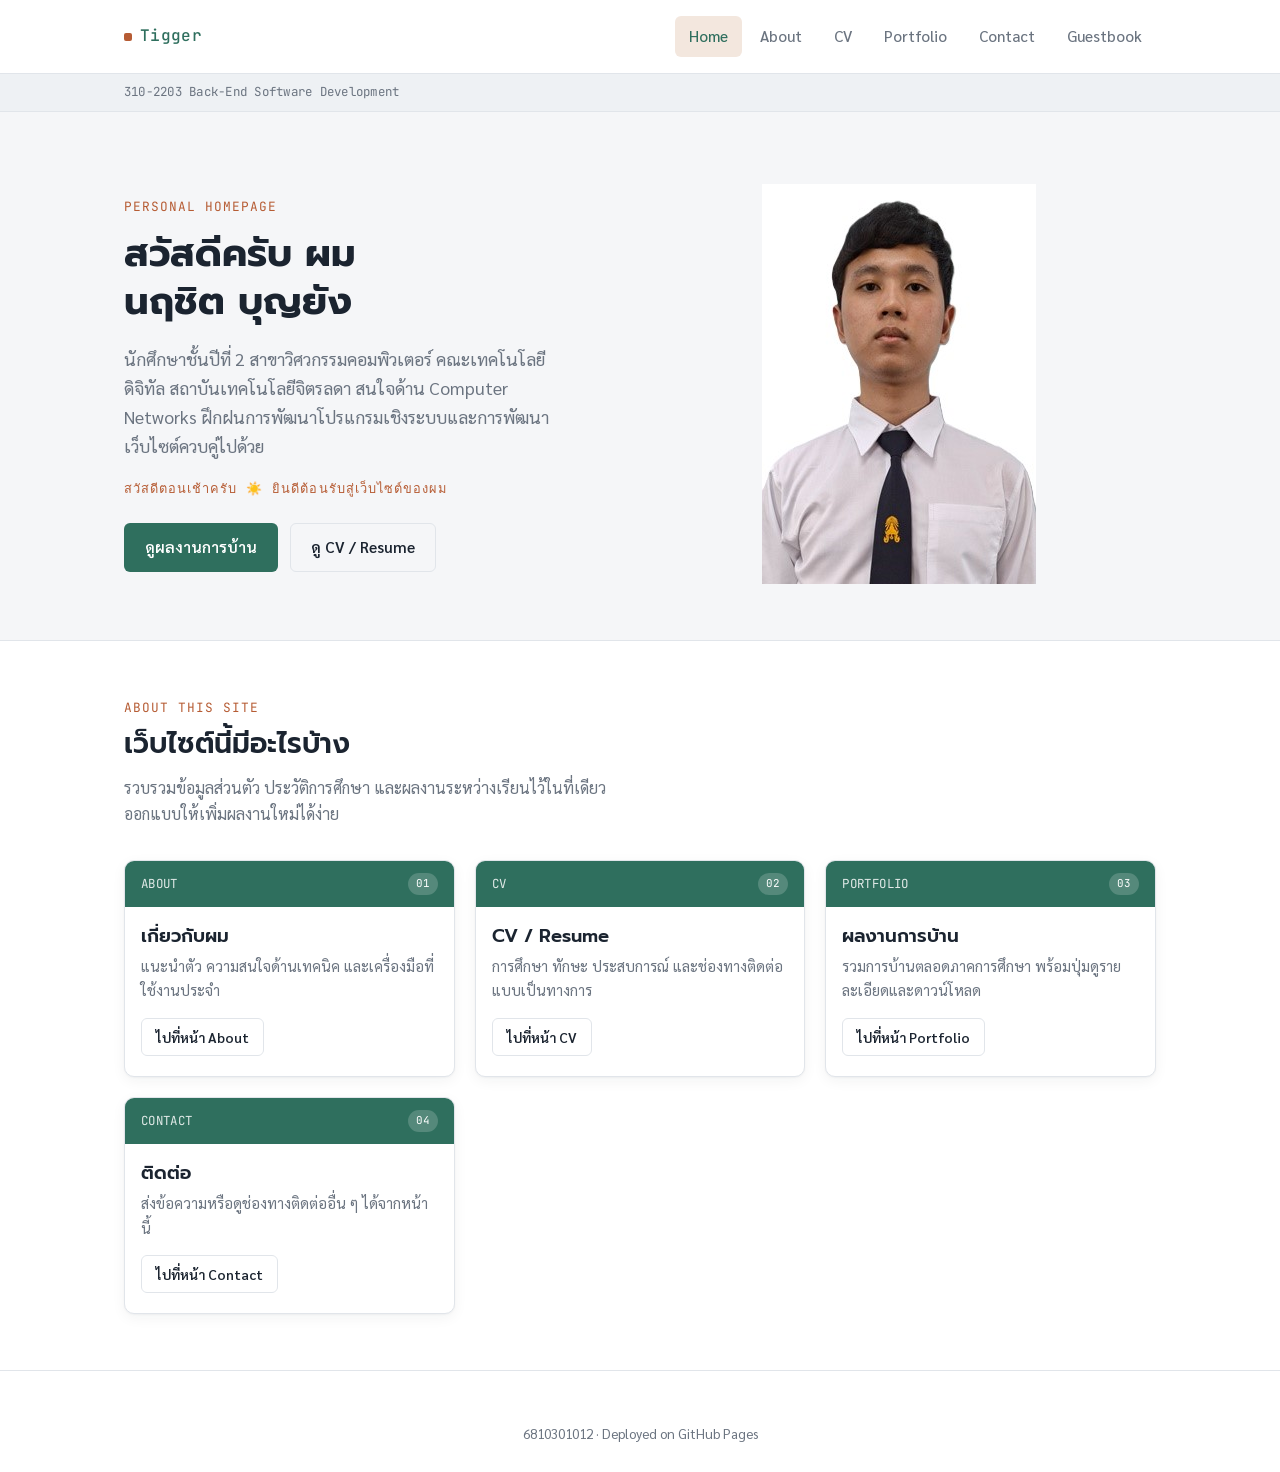
==== index.html @ a84d0bd4 "test" ====
<!DOCTYPE html>
<html lang="th">
<head>
<meta charset="UTF-8">
<meta name="viewport" content="width=device-width, initial-scale=1.0">
<title>Homepage | HW8</title>
<meta name="description" content="เว็บไซต์ส่วนตัวของนักศึกษา แสดงประวัติ ผลงานการบ้าน และช่องทางติดต่อ">
<link rel="stylesheet" href="css/style.css">
</head>
<body>

<header class="site-header">
  <div class="container nav-wrap">
    <a class="brand" href="index.html"><em>Tigger</em></a>
    <nav class="nav" aria-label="เมนูหลัก">
      <a href="index.html" aria-current="page">Home</a>
      <a href="about.aspx">About</a>
      <a href="cv.html">CV</a>
      <a href="portfolio.html">Portfolio</a>
      <a href="contact.aspx">Contact</a>
      <a href="guestbook.aspx">Guestbook</a>
    </nav>
  </div>
</header>
<div class="course-bar"><div class="container">310-2203 Back-End Software Development</div></div>

<main>
  <section class="hero">
    <div class="container hero-grid">
      <div>
        <span class="eyebrow">Personal Homepage</span>
        <h1>สวัสดีครับ ผม<br>นฤชิต บุญยัง</h1>
        <p class="lead">นักศึกษาชั้นปีที่ 2 สาขาวิศวกรรมคอมพิวเตอร์ คณะเทคโนโลยีดิจิทัล สถาบันเทคโนโลยีจิตรลดา สนใจด้าน Computer Networks ฝึกฝนการพัฒนาโปรแกรมเชิงระบบและการพัฒนาเว็บไซต์ควบคู่ไปด้วย</p>
        <p id="greeting" class="eyebrow">กำลังโหลดคำทักทาย...</p>
        <div class="btn-row">
          <a class="btn btn-primary" href="portfolio.html">ดูผลงานการบ้าน</a>
          <a class="btn btn-ghost" href="cv.html">ดู CV / Resume</a>
        </div>
      </div>
      <div class="photo">
        <img src="images/profile.jpg" alt="ภาพประจำตัวของนักศึกษา">
      </div>
    </div>
  </section>

  <section class="section section-alt">
    <div class="container">
      <div class="section-head">
        <span class="eyebrow">About this site</span>
        <h2>เว็บไซต์นี้มีอะไรบ้าง</h2>
        <p class="muted">รวบรวมข้อมูลส่วนตัว ประวัติการศึกษา และผลงานระหว่างเรียนไว้ในที่เดียว ออกแบบให้เพิ่มผลงานใหม่ได้ง่าย</p>
      </div>
      <div class="entity-grid">
        <div class="entity-card">
          <div class="entity-card__head">
            <span class="entity-card__table">about</span>
            <span class="pill">01</span>
          </div>
          <div class="entity-card__body">
            <h3>เกี่ยวกับผม</h3>
            <p>แนะนำตัว ความสนใจด้านเทคนิค และเครื่องมือที่ใช้งานประจำ</p>
            <div class="card-actions">
              <a class="btn btn-ghost btn-sm" href="about.aspx">ไปที่หน้า About</a>
            </div>
          </div>
        </div>
        <div class="entity-card">
          <div class="entity-card__head">
            <span class="entity-card__table">cv</span>
            <span class="pill">02</span>
          </div>
          <div class="entity-card__body">
            <h3>CV / Resume</h3>
            <p>การศึกษา ทักษะ ประสบการณ์ และช่องทางติดต่อแบบเป็นทางการ</p>
            <div class="card-actions">
              <a class="btn btn-ghost btn-sm" href="cv.html">ไปที่หน้า CV</a>
            </div>
          </div>
        </div>
        <div class="entity-card">
          <div class="entity-card__head">
            <span class="entity-card__table">portfolio</span>
            <span class="pill">03</span>
          </div>
          <div class="entity-card__body">
            <h3>ผลงานการบ้าน</h3>
            <p>รวมการบ้านตลอดภาคการศึกษา พร้อมปุ่มดูรายละเอียดและดาวน์โหลด</p>
            <div class="card-actions">
              <a class="btn btn-ghost btn-sm" href="portfolio.html">ไปที่หน้า Portfolio</a>
            </div>
          </div>
        </div>
        <div class="entity-card">
          <div class="entity-card__head">
            <span class="entity-card__table">contact</span>
            <span class="pill">04</span>
          </div>
          <div class="entity-card__body">
            <h3>ติดต่อ</h3>
            <p>ส่งข้อความหรือดูช่องทางติดต่ออื่น ๆ ได้จากหน้านี้</p>
            <div class="card-actions">
              <a class="btn btn-ghost btn-sm" href="contact.aspx">ไปที่หน้า Contact</a>
            </div>
          </div>
        </div>
      </div>
    </div>
  </section>
</main>

<footer class="site-footer">
  <div class="container">
    <br>6810301012 &middot; Deployed on GitHub Pages
  </div>
</footer>

<script src="js/hw9.js"></script>
</body>
</html>
---- css/style.css ----
/* =========================================================
   Personal Homepage — HW8
   Design concept: "Entity Card" system — portfolio & CV items
   are styled like database table/entity cards (a nod to the
   ER-Modeling coursework this site's owner is studying).
   ========================================================= */

@import url('https://fonts.googleapis.com/css2?family=Prompt:wght@500;600;700&family=Sarabun:wght@300;400;500;600;700&family=JetBrains+Mono:wght@400;500&display=swap');

:root{
  /* --- Color tokens --- */
  --bg:            #F5F6F8;
  --surface:       #FFFFFF;
  --surface-alt:   #EEF1F4;
  --border:        #E1E5EA;
  --text:          #1B2430;
  --text-muted:    #6B7480;
  --primary:       #2F6F5E;   /* deep teal — "primary key" */
  --primary-dark:  #234F43;
  --accent:        #B65C34;   /* warm rust — "foreign key" */
  --accent-soft:   #F3E7DE;
  --focus:         #2F6F5E;

  /* --- Type tokens --- */
  --font-display: 'Prompt', 'Sarabun', sans-serif;
  --font-body:    'Sarabun', sans-serif;
  --font-mono:    'JetBrains Mono', monospace;

  --radius: 10px;
  --radius-sm: 6px;
  --shadow-card: 0 1px 2px rgba(27,36,48,0.04), 0 4px 14px rgba(27,36,48,0.05);
}

*, *::before, *::after{ box-sizing: border-box; }

html{ scroll-behavior: smooth; }

body{
  margin:0;
  font-family: var(--font-body);
  background: var(--bg);
  color: var(--text);
  line-height: 1.65;
  font-size: 16px;
}

img{ max-width:100%; display:block; }

a{ color: var(--primary); text-decoration:none; }
a:hover{ color: var(--primary-dark); }

h1,h2,h3,h4{
  font-family: var(--font-display);
  color: var(--text);
  line-height: 1.25;
  margin: 0 0 .5em;
}

h1{ font-size: clamp(1.9rem, 3vw, 2.6rem); font-weight:700; }
h2{ font-size: clamp(1.4rem, 2.2vw, 1.9rem); font-weight:600; }
h3{ font-size: 1.15rem; font-weight:600; }

p{ margin:0 0 1em; color: var(--text); }

.container{
  width:100%;
  max-width: 1080px;
  margin: 0 auto;
  padding: 0 24px;
}

/* Visible focus ring everywhere (accessibility) */
a:focus-visible, button:focus-visible, input:focus-visible, textarea:focus-visible{
  outline: 3px solid var(--focus);
  outline-offset: 2px;
  border-radius: 4px;
}

/* ---------------- Course bar ---------------- */
.course-bar{
  background: var(--surface-alt);
  border-bottom: 1px solid var(--border);
  font-family: var(--font-mono);
  font-size: .78rem;
  color: var(--text-muted);
  letter-spacing: .02em;
}
.course-bar .container{ padding-top:8px; padding-bottom:8px; }

/* ---------------- Header / Nav ---------------- */
.site-header{
  background: var(--surface);
  border-bottom: 1px solid var(--border);
  position: sticky;
  top:0;
  z-index: 50;
}
.nav-wrap{
  display:flex;
  align-items:center;
  justify-content:space-between;
  gap: 16px;
  padding: 16px 24px;
}
.brand{
  font-family: var(--font-mono);
  font-weight: 500;
  font-size: 1rem;
  color: var(--text);
  letter-spacing: .02em;
}
.brand em{
  font-style: normal;
  color: var(--primary);
}
.brand::before{
  content: "";
  display:inline-block;
  width:8px; height:8px;
  border-radius: 2px;
  background: var(--accent);
  margin-inline-end: 8px;
  vertical-align: middle;
}
.nav{
  display:flex;
  flex-wrap: wrap;
  gap: 4px;
}
.nav a{
  color: var(--text-muted);
  font-weight: 500;
  font-size: .95rem;
  padding: 8px 14px;
  border-radius: var(--radius-sm);
  transition: background .15s ease, color .15s ease;
}
.nav a:hover{ background: var(--surface-alt); color: var(--text); }
.nav a[aria-current="page"]{
  color: var(--primary);
  background: var(--accent-soft);
}

/* ---------------- Hero ---------------- */
.hero{
  padding: 72px 0 56px;
  border-bottom: 1px solid var(--border);
}
.hero-grid{
  display:grid;
  grid-template-columns: 1.2fr 0.8fr;
  gap: 48px;
  align-items:center;
}
@media (max-width: 780px){
  .hero-grid{ grid-template-columns: 1fr; }
}
.eyebrow{
  font-family: var(--font-mono);
  font-size: .8rem;
  color: var(--accent);
  text-transform: uppercase;
  letter-spacing: .08em;
  margin-bottom: 12px;
  display:block;
}
.hero p.lead{
  font-size: 1.1rem;
  color: var(--text-muted);
  max-width: 46ch;
}
.hero-photo{
  border-radius: var(--radius);
  overflow:hidden;
  border: 1px solid var(--border);
  background: var(--surface);
  box-shadow: var(--shadow-card);
}

.btn-row{ display:flex; gap:12px; flex-wrap:wrap; margin-top: 24px; }
.btn{
  display:inline-flex;
  align-items:center;
  gap:8px;
  padding: 11px 20px;
  border-radius: var(--radius-sm);
  font-weight: 600;
  font-size: .95rem;
  border: 1px solid transparent;
  cursor:pointer;
  font-family: var(--font-body);
}
.btn-primary{ background: var(--primary); color:#fff; }
.btn-primary:hover{ background: var(--primary-dark); color:#fff; }
.btn-ghost{ background: transparent; border-color: var(--border); color: var(--text); }
.btn-ghost:hover{ background: var(--surface-alt); color: var(--text); }
.btn-sm{ padding: 7px 14px; font-size: .85rem; }

/* ---------------- Section shell ---------------- */
.section{ padding: 56px 0; }
.section-head{ margin-bottom: 32px; max-width: 60ch; }
.section-head .eyebrow{ margin-bottom: 8px; }
.section-alt{ background: var(--surface); }

/* ---------------- Entity cards (signature element) ----------------
   Styled like a database table: a header bar that reads like a
   table name, and rows that read like attributes.
-------------------------------------------------------------------*/
.entity-grid{
  display:grid;
  grid-template-columns: repeat(auto-fill, minmax(280px, 1fr));
  gap: 20px;
}
.entity-card{
  background: var(--surface);
  border: 1px solid var(--border);
  border-radius: var(--radius);
  overflow:hidden;
  box-shadow: var(--shadow-card);
  display:flex;
  flex-direction:column;
}
.entity-card__head{
  background: var(--primary);
  color:#fff;
  padding: 12px 16px;
  display:flex;
  align-items:center;
  justify-content:space-between;
  gap:8px;
}
.entity-card__table{
  font-family: var(--font-mono);
  font-size: .78rem;
  letter-spacing: .03em;
  opacity: .85;
  text-transform: uppercase;
}
.entity-card__body{
  padding: 18px 16px 20px;
  flex:1;
  display:flex;
  flex-direction:column;
}
.entity-card__body h3{ margin-bottom:6px; }
.entity-card__body p{
  color: var(--text-muted);
  font-size: .93rem;
  flex:1;
}
.pill{
  font-family: var(--font-mono);
  font-size: .68rem;
  padding: 2px 8px;
  border-radius: 999px;
  background: rgba(255,255,255,.18);
  color:#fff;
  white-space:nowrap;
}
.tag-row{ display:flex; gap:6px; flex-wrap:wrap; margin: 10px 0 16px; }
.tag{
  font-size: .74rem;
  font-family: var(--font-mono);
  color: var(--accent);
  background: var(--accent-soft);
  padding: 3px 9px;
  border-radius: 999px;
}
.card-actions{ display:flex; gap:8px; margin-top:auto; }

/* ---------------- CV page ---------------- */
.cv-header{
  display:flex;
  gap:24px;
  align-items:center;
  flex-wrap:wrap;
  padding-bottom: 32px;
  border-bottom: 1px solid var(--border);
  margin-bottom: 32px;
}
.cv-photo{
  width: 120px; height:120px;
  border-radius: 50%;
  overflow:hidden;
  border: 3px solid var(--surface);
  outline: 1px solid var(--border);
  flex-shrink:0;
}
.cv-photo img{ width:100%; height:100%; object-fit:cover; }
.cv-contact-list{ list-style:none; padding:0; margin: 8px 0 0; font-size:.92rem; color: var(--text-muted); }
.cv-contact-list li{ margin-bottom:4px; }

.timeline{ border-inline-start: 2px solid var(--border); padding-inline-start: 24px; }
.timeline-item{ position:relative; margin-bottom: 28px; }
.timeline-item::before{
  content:"";
  position:absolute;
  left: -30px;
  top: 4px;
  width:10px; height:10px;
  background: var(--accent);
  border-radius:50%;
}
.timeline-item .meta{
  font-family: var(--font-mono);
  font-size: .78rem;
  color: var(--text-muted);
}

/* ---------------- Skill chips ---------------- */
.skill-group{ margin-bottom: 22px; }
.skill-group h4{
  font-family: var(--font-mono);
  font-size: .72rem;
  text-transform: uppercase;
  letter-spacing: .06em;
  color: var(--text-muted);
  margin: 0 0 10px;
}
.skill-chip-grid{
  display:flex;
  flex-wrap:wrap;
  gap: 10px;
}
.skill-chip{
  display:inline-flex;
  align-items:center;
  gap:8px;
  padding: 9px 14px;
  background: var(--surface);
  border: 1px solid var(--border);
  border-radius: 999px;
  font-size: .88rem;
  font-weight: 500;
  color: var(--text);
  box-shadow: var(--shadow-card);
}
.skill-chip::before{
  content:"";
  width:7px; height:7px;
  border-radius:50%;
  background: var(--primary);
  flex-shrink:0;
}
.skill-chip.accent::before{ background: var(--accent); }

/* ---------------- Contact form ---------------- */
.form-grid{
  display:grid;
  gap: 18px;
  max-width: 560px;
}
.field label{
  display:block;
  font-size: .88rem;
  font-weight:600;
  margin-bottom: 6px;
}
.field input, .field textarea{
  width:100%;
  padding: 11px 14px;
  border: 1px solid var(--border);
  border-radius: var(--radius-sm);
  font-family: var(--font-body);
  font-size: .95rem;
  background: var(--surface);
  color: var(--text);
}
.field textarea{ resize: vertical; min-height: 130px; }
.field .hint{ font-size:.78rem; color:var(--text-muted); margin-top:4px; }
.contact-info{
  display:flex;
  flex-direction:column;
  gap:14px;
}
.contact-info .item{
  display:flex;
  gap:12px;
  align-items:flex-start;
  padding: 14px;
  background: var(--surface);
  border: 1px solid var(--border);
  border-radius: var(--radius);
}
.contact-info .item strong{ display:block; font-size:.85rem; color: var(--text-muted); font-weight:600; }

/* ---------------- Footer ---------------- */
.site-footer{
  border-top: 1px solid var(--border);
  padding: 28px 0;
  text-align:center;
  color: var(--text-muted);
  font-size: .85rem;
  background: var(--surface);
}
.site-footer .eyebrow{ display:block; margin-bottom:4px; }

/* ---------------- Detail pages ---------------- */
.detail-meta{
  display:flex;
  flex-wrap:wrap;
  gap: 10px;
  margin-bottom: 24px;
}
.detail-body img{
  border-radius: var(--radius);
  border: 1px solid var(--border);
  margin: 20px 0;
}
.back-link{
  display:inline-flex;
  align-items:center;
  gap:6px;
  font-size:.9rem;
  margin-bottom: 20px;
  font-weight:600;
}

/* ---------------- Utility ---------------- */
.grid-2{ display:grid; grid-template-columns: 1fr 1fr; gap: 32px; }
@media (max-width: 780px){ .grid-2{ grid-template-columns: 1fr; } }
.muted{ color: var(--text-muted); }
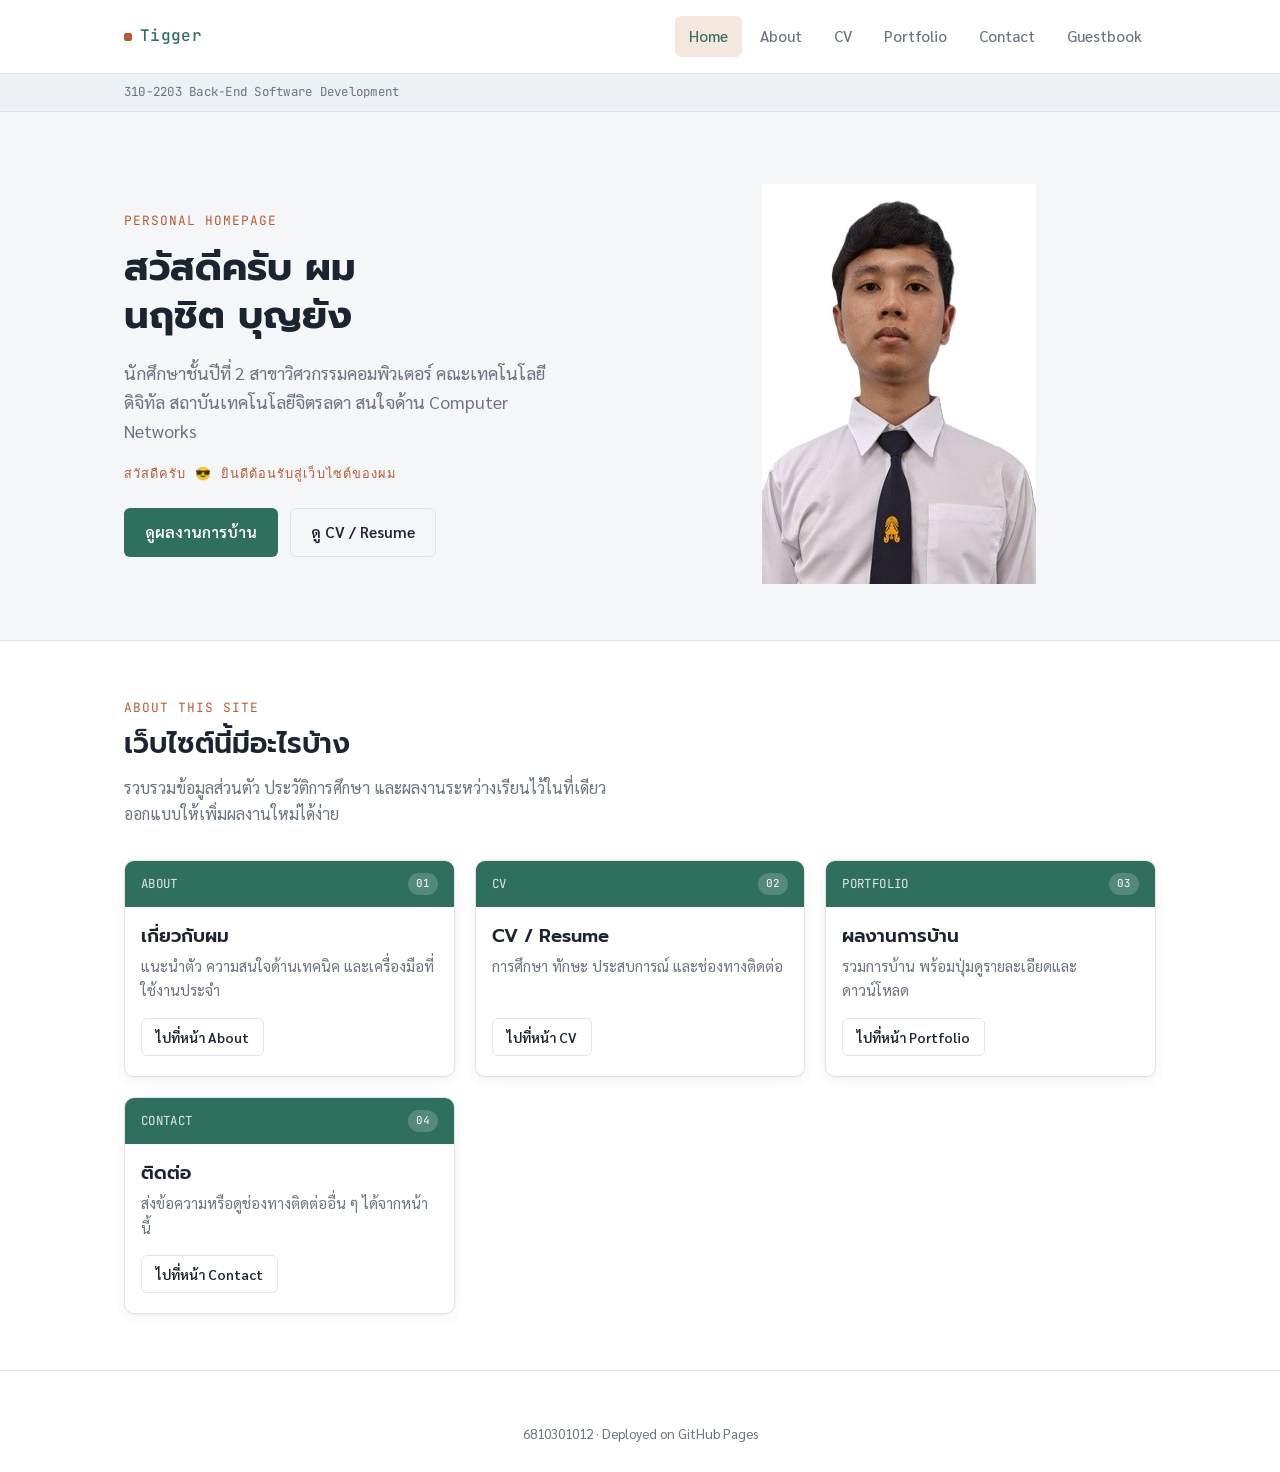
==== commit 7291ee75: "update" ====
--- a/index.html
+++ b/index.html
@@ -30,7 +30,7 @@
       <div>
         <span class="eyebrow">Personal Homepage</span>
         <h1>สวัสดีครับ ผม<br>นฤชิต บุญยัง</h1>
-        <p class="lead">นักศึกษาชั้นปีที่ 2 สาขาวิศวกรรมคอมพิวเตอร์ คณะเทคโนโลยีดิจิทัล สถาบันเทคโนโลยีจิตรลดา สนใจด้าน Computer Networks ฝึกฝนการพัฒนาโปรแกรมเชิงระบบและการพัฒนาเว็บไซต์ควบคู่ไปด้วย</p>
+        <p class="lead">นักศึกษาชั้นปีที่ 2 สาขาวิศวกรรมคอมพิวเตอร์ คณะเทคโนโลยีดิจิทัล สถาบันเทคโนโลยีจิตรลดา สนใจด้าน Computer Networks</p>
         <p id="greeting" class="eyebrow">กำลังโหลดคำทักทาย...</p>
         <div class="btn-row">
           <a class="btn btn-primary" href="portfolio.html">ดูผลงานการบ้าน</a>
@@ -71,7 +71,7 @@
           </div>
           <div class="entity-card__body">
             <h3>CV / Resume</h3>
-            <p>การศึกษา ทักษะ ประสบการณ์ และช่องทางติดต่อแบบเป็นทางการ</p>
+            <p>การศึกษา ทักษะ ประสบการณ์ และช่องทางติดต่อ</p>
             <div class="card-actions">
               <a class="btn btn-ghost btn-sm" href="cv.html">ไปที่หน้า CV</a>
             </div>
@@ -84,7 +84,7 @@
           </div>
           <div class="entity-card__body">
             <h3>ผลงานการบ้าน</h3>
-            <p>รวมการบ้านตลอดภาคการศึกษา พร้อมปุ่มดูรายละเอียดและดาวน์โหลด</p>
+            <p>รวมการบ้าน พร้อมปุ่มดูรายละเอียดและดาวน์โหลด</p>
             <div class="card-actions">
               <a class="btn btn-ghost btn-sm" href="portfolio.html">ไปที่หน้า Portfolio</a>
             </div>
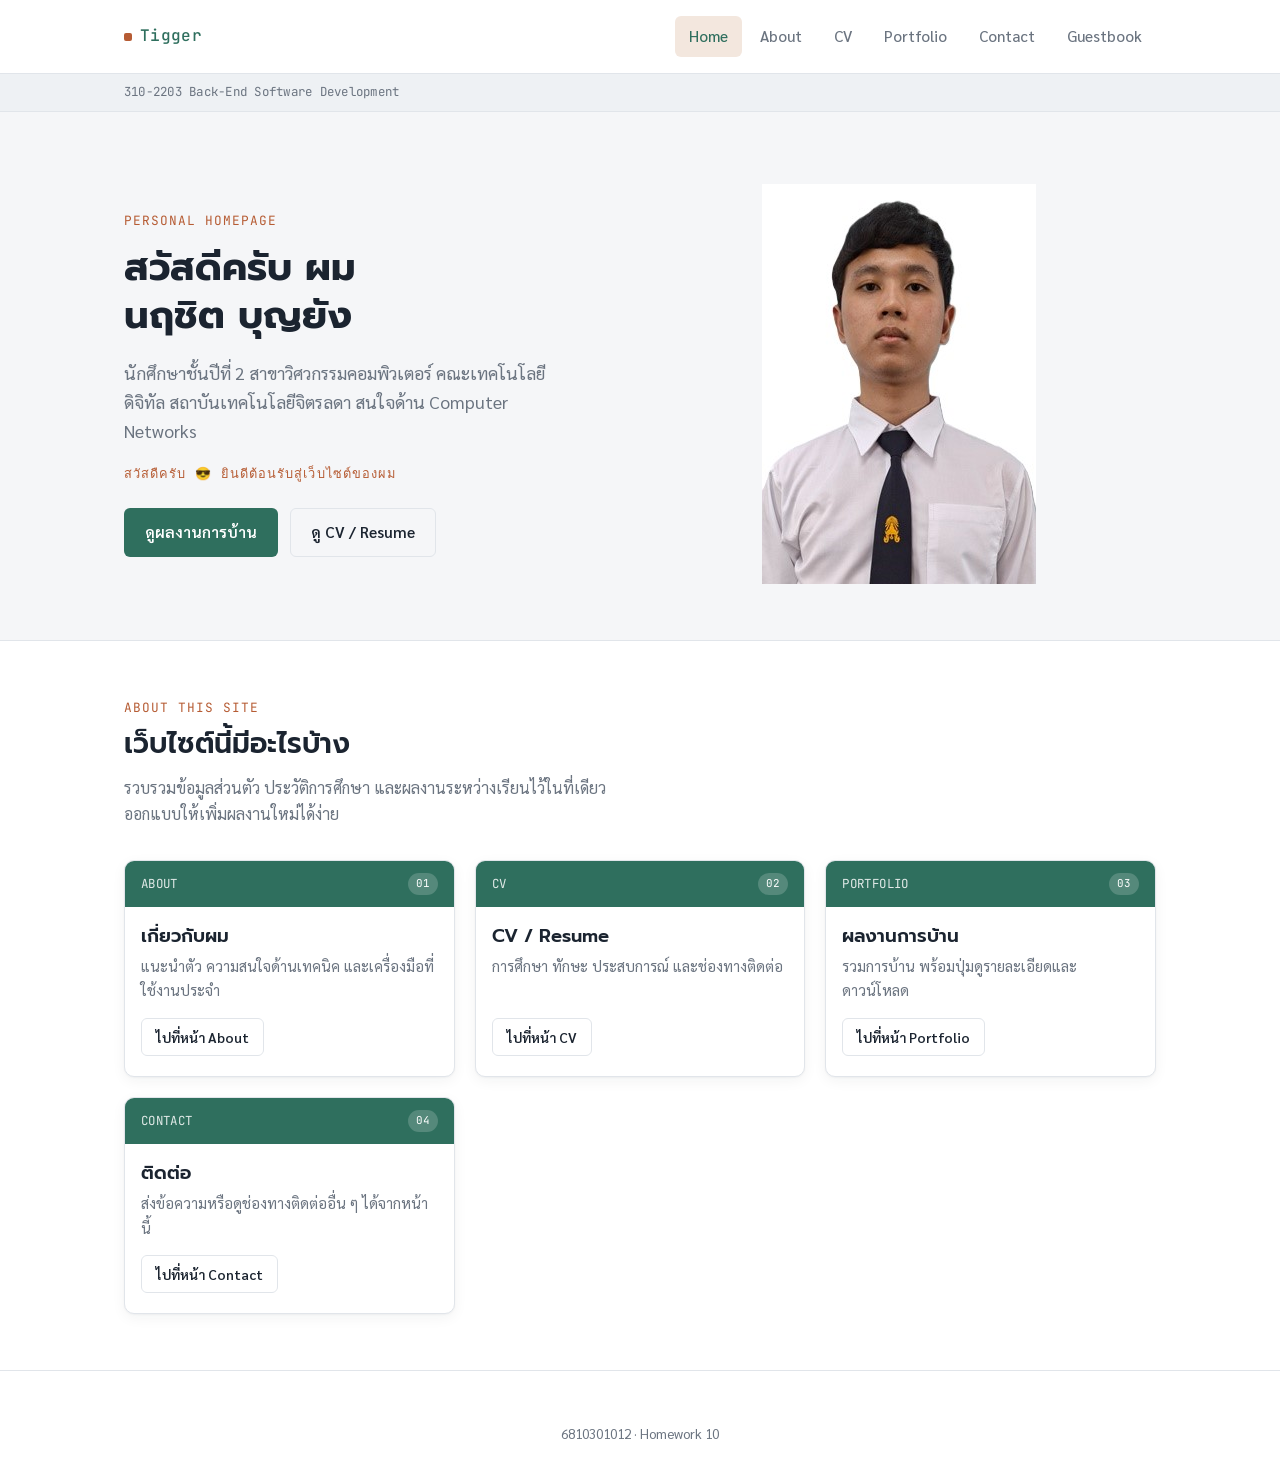
==== commit aca0f91e: "update file" ====
--- a/index.html
+++ b/index.html
@@ -110,7 +110,7 @@
 
 <footer class="site-footer">
   <div class="container">
-    <br>6810301012 &middot; Deployed on GitHub Pages
+    <br>6810301012 &middot; Homework 10
   </div>
 </footer>
 
